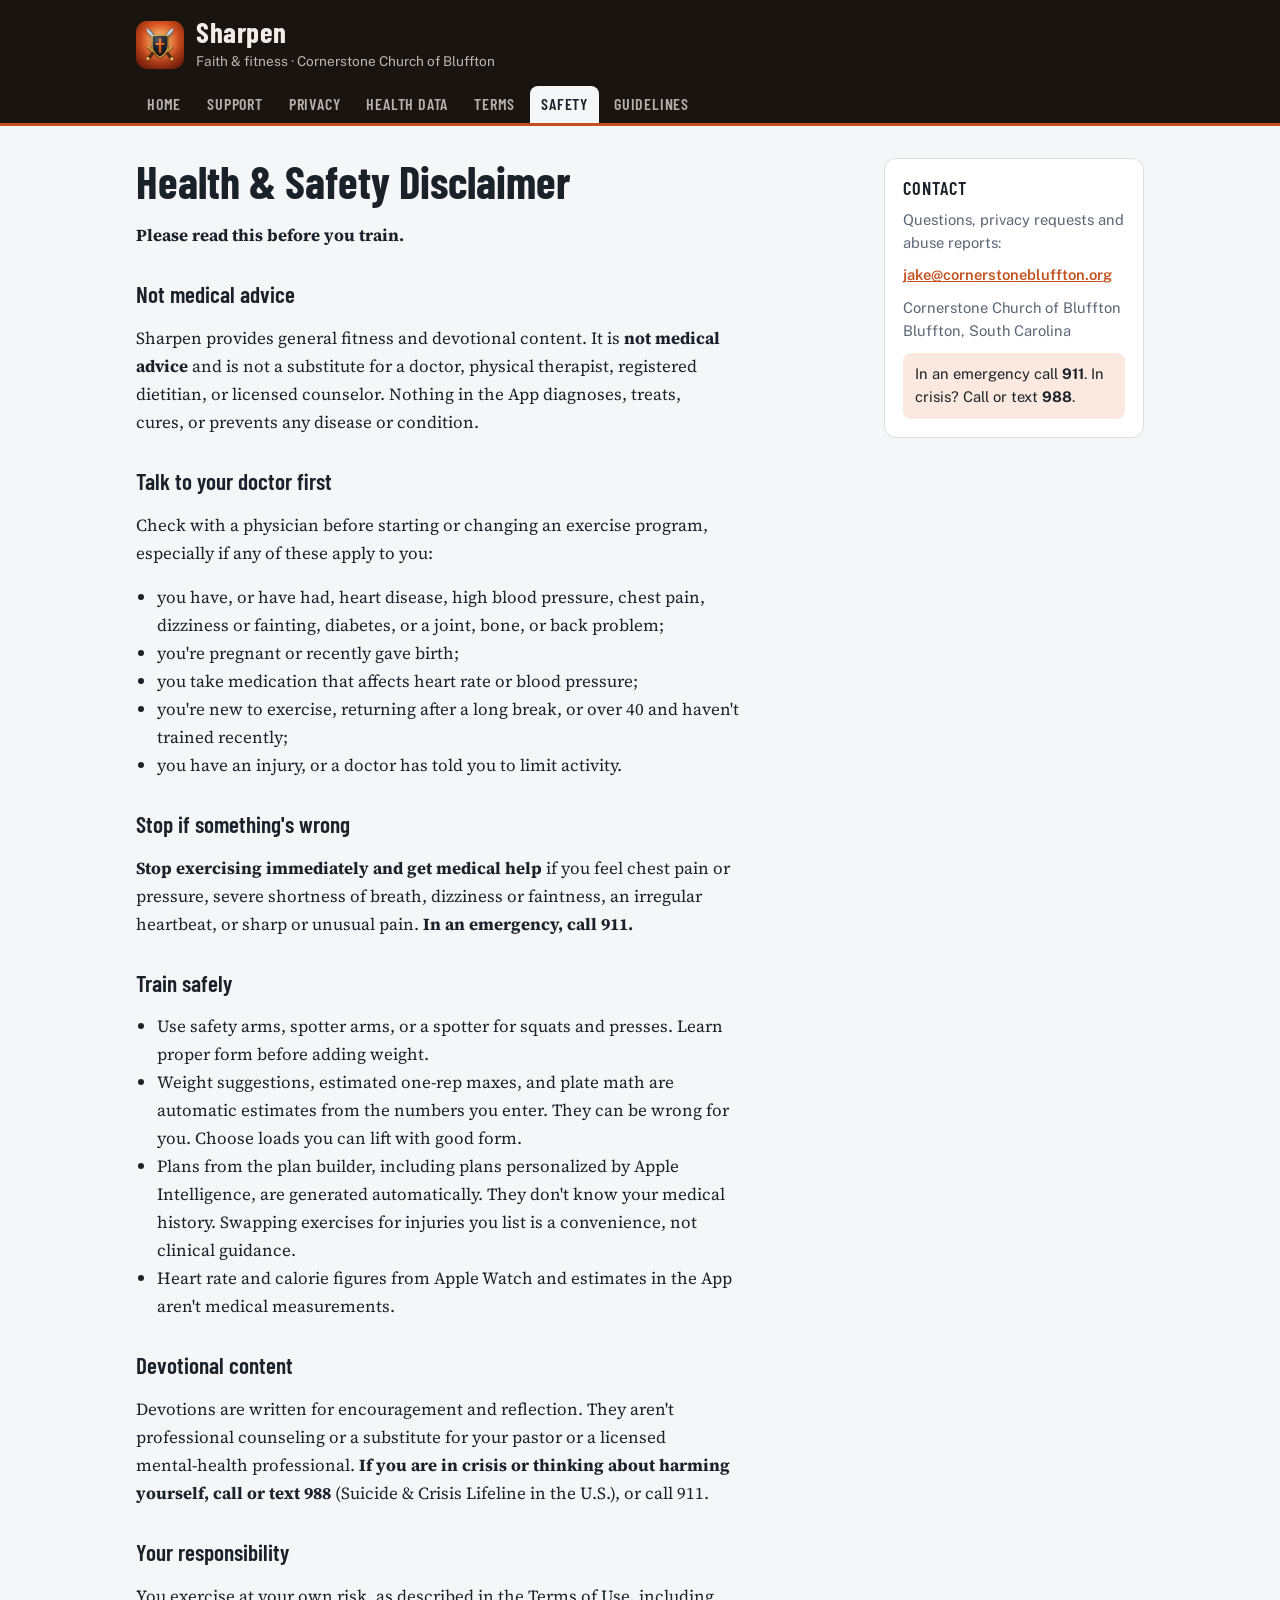
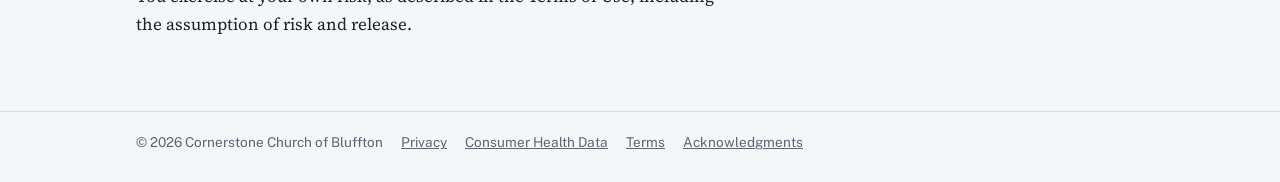
==== disclaimer/index.html @ adbfea36 "Sharpen website: home, support and legal pages Co-Authored-By: Claude Opus 5.5 <noreply@anthropic.co" ====
<!doctype html><html lang="en"><head><meta charset="utf-8"><meta name="viewport" content="width=device-width,initial-scale=1,viewport-fit=cover">
<title>Health & Safety · Sharpen</title><meta name="description" content="Sharpen Health & Safety"><link rel="icon" href="/favicon.png"><link rel="apple-touch-icon" href="/apple-touch-icon.png">
<link rel="preconnect" href="https://fonts.googleapis.com"><link rel="stylesheet" href="https://fonts.googleapis.com/css2?family=Barlow+Condensed:wght@600;700&family=Source+Serif+4:opsz,wght@8..60,400;8..60,600&family=Public+Sans:wght@400;600&display=swap"><link rel="stylesheet" href="/assets/site.css"></head><body>
<header><div class="wrap"><a class="brand" href="/"><img src="/assets/icon.png" alt=""><span><b>Sharpen</b><small>Faith &amp; fitness · Cornerstone Church of Bluffton</small></span></a><nav aria-label="Site"><a href="/">Home</a><a href="/support/">Support</a><a href="/privacy/">Privacy</a><a href="/health-data/">Health Data</a><a href="/terms/">Terms</a><a href="/disclaimer/" aria-current="page">Safety</a><a href="/community/">Guidelines</a></nav></div></header>
<main><div class="wrap"><article class="doc"><h1>Health &amp; Safety Disclaimer</h1>
<p><strong>Please read this before you train.</strong></p>
<h2>Not medical advice</h2>
<p>Sharpen provides general fitness and devotional content. It is <strong>not medical advice</strong> and is not a substitute for a doctor, physical therapist, registered dietitian, or licensed counselor. Nothing in the App diagnoses, treats, cures, or prevents any disease or condition.</p>
<h2>Talk to your doctor first</h2>
<p>Check with a physician before starting or changing an exercise program, especially if any of these apply to you:</p>
<ul>
<li>you have, or have had, heart disease, high blood pressure, chest pain, dizziness or fainting, diabetes, or a joint, bone, or back problem;</li>
<li>you're pregnant or recently gave birth;</li>
<li>you take medication that affects heart rate or blood pressure;</li>
<li>you're new to exercise, returning after a long break, or over 40 and haven't trained recently;</li>
<li>you have an injury, or a doctor has told you to limit activity.</li>
</ul>
<h2>Stop if something's wrong</h2>
<p><strong>Stop exercising immediately and get medical help</strong> if you feel chest pain or pressure, severe shortness of breath, dizziness or faintness, an irregular heartbeat, or sharp or unusual pain. <strong>In an emergency, call 911.</strong></p>
<h2>Train safely</h2>
<ul>
<li>Use safety arms, spotter arms, or a spotter for squats and presses. Learn proper form before adding weight.</li>
<li>Weight suggestions, estimated one-rep maxes, and plate math are automatic estimates from the numbers you enter. They can be wrong for you. Choose loads you can lift with good form.</li>
<li>Plans from the plan builder, including plans personalized by Apple Intelligence, are generated automatically. They don't know your medical history. Swapping exercises for injuries you list is a convenience, not clinical guidance.</li>
<li>Heart rate and calorie figures from Apple Watch and estimates in the App aren't medical measurements.</li>
</ul>
<h2>Devotional content</h2>
<p>Devotions are written for encouragement and reflection. They aren't professional counseling or a substitute for your pastor or a licensed mental-health professional. <strong>If you are in crisis or thinking about harming yourself, call or text 988</strong> (Suicide &amp; Crisis Lifeline in the U.S.), or call 911.</p>
<h2>Your responsibility</h2>
<p>You exercise at your own risk, as described in the Terms of Use, including the assumption of risk and release.</p></article><aside><div class="card"><h3>Contact</h3><p>Questions, privacy requests and abuse reports:</p>
<p class="addr"><a href="mailto:jake@cornerstonebluffton.org">jake@cornerstonebluffton.org</a></p>
<p>Cornerstone Church of Bluffton<br>Bluffton, South Carolina</p>
<p class="crisis">In an emergency call <strong>911</strong>. In crisis? Call or text <strong>988</strong>.</p></div></aside></div></main>
<footer><div class="wrap"><span>© 2026 Cornerstone Church of Bluffton</span><a href="/privacy/">Privacy</a><a href="/health-data/">Consumer Health Data</a><a href="/terms/">Terms</a><a href="/acknowledgments/">Acknowledgments</a></div></footer>
</body></html>
---- assets/site.css ----
:root{--bg:#f4f6f8;--surface:#fff;--fg:#1b2129;--muted:#5b6673;--line:#d9dee5;--steel:#1a1410;--steel-fg:#f3ede8;--ember:#c4501d;--ember-soft:#fbe9df;
--display:"Barlow Condensed","Arial Narrow",Arial,sans-serif;--body:"Source Serif 4",Georgia,serif;--ui:"Public Sans",system-ui,-apple-system,"Segoe UI",sans-serif}
@media (prefers-color-scheme:dark){:root{--bg:#12100e;--surface:#1c1916;--fg:#ece6e1;--muted:#a69b92;--line:#2e2924;--steel:#0b0908;--steel-fg:#ece6e1;--ember:#ee7a45;--ember-soft:#3a2219;color-scheme:dark}}
*{box-sizing:border-box}body{margin:0;background:var(--bg);color:var(--fg);font:16px/1.55 var(--ui)}
a{color:var(--ember)}.wrap{max-width:1040px;margin:0 auto;padding:0 max(16px,env(safe-area-inset-left))}
header{background:var(--steel);color:var(--steel-fg);border-bottom:3px solid var(--ember)}
header .wrap{padding-top:18px;display:grid;gap:14px}
.brand{display:flex;align-items:center;gap:12px;text-decoration:none;color:inherit}.brand img{width:48px;height:48px;border-radius:11px}
.brand b{font:700 1.8rem/1 var(--display);letter-spacing:.02em}.brand small{display:block;font-size:.85rem;opacity:.75}
nav{display:flex;flex-wrap:wrap;gap:4px}nav a{font:600 1rem var(--display);letter-spacing:.05em;text-transform:uppercase;color:var(--steel-fg);opacity:.72;text-decoration:none;padding:8px 11px 10px;border-radius:8px 8px 0 0}
nav a:hover{opacity:1}nav a[aria-current]{opacity:1;background:var(--bg);color:var(--fg)}
main .wrap{padding-top:32px;padding-bottom:56px;display:grid;grid-template-columns:minmax(0,1fr) 260px;gap:40px}
@media(max-width:820px){main .wrap{grid-template-columns:minmax(0,1fr)}aside{order:2}}
.doc h1{font:700 clamp(2rem,5vw,2.8rem)/1.05 var(--display);margin:0 0 8px}.doc h2{font:600 1.45rem var(--display);margin:30px 0 6px}
.doc p,.doc li{font-family:var(--body);font-size:1.06rem;line-height:1.65;max-width:66ch}.doc ul,.doc ol{padding-left:1.3em}
.card{background:var(--surface);border:1px solid var(--line);border-radius:12px;padding:18px;display:grid;gap:10px;position:sticky;top:16px}
.card h3{font:600 1.15rem var(--display);letter-spacing:.05em;text-transform:uppercase;margin:0}.card p{margin:0;font-size:.92rem;color:var(--muted)}
.card .addr{color:var(--fg);font-weight:600;word-break:break-all}.crisis{background:var(--ember-soft);border-radius:8px;padding:10px 12px;color:var(--fg)!important}
footer{border-top:1px solid var(--line);color:var(--muted);font-size:.85rem}footer .wrap{padding-top:20px;padding-bottom:28px;display:flex;flex-wrap:wrap;gap:6px 18px}footer a{color:var(--muted)}
.hero{display:grid;grid-template-columns:minmax(0,1.1fr) minmax(0,1fr);gap:40px;align-items:center;padding:48px 0 24px}
@media(max-width:820px){.hero{grid-template-columns:1fr}}
.hero h1{font:700 clamp(2.6rem,7vw,4.4rem)/.98 var(--display);margin:0 0 14px}.hero p{font:1.15rem/1.6 var(--body);max-width:52ch;color:var(--muted)}
.shots{display:flex;gap:14px;justify-content:center}.shots img{width:48%;max-width:260px;border-radius:22px;border:1px solid var(--line)}
.feat{display:grid;grid-template-columns:repeat(auto-fit,minmax(280px,1fr));gap:14px;padding:8px 0 40px}
.feat div{background:var(--surface);border:1px solid var(--line);border-radius:12px;padding:16px}.feat b{font:600 1.2rem var(--display);letter-spacing:.03em;display:block;margin-bottom:4px}
.feat p{margin:0;font-size:.95rem;color:var(--muted)}
.pill{display:inline-block;background:var(--ember);color:#fff;font-weight:600;border-radius:999px;padding:10px 18px;text-decoration:none;margin-top:6px}
.verse{font:italic 1.1rem var(--body);color:var(--muted);border-left:3px solid var(--ember);padding-left:14px;margin:18px 0}
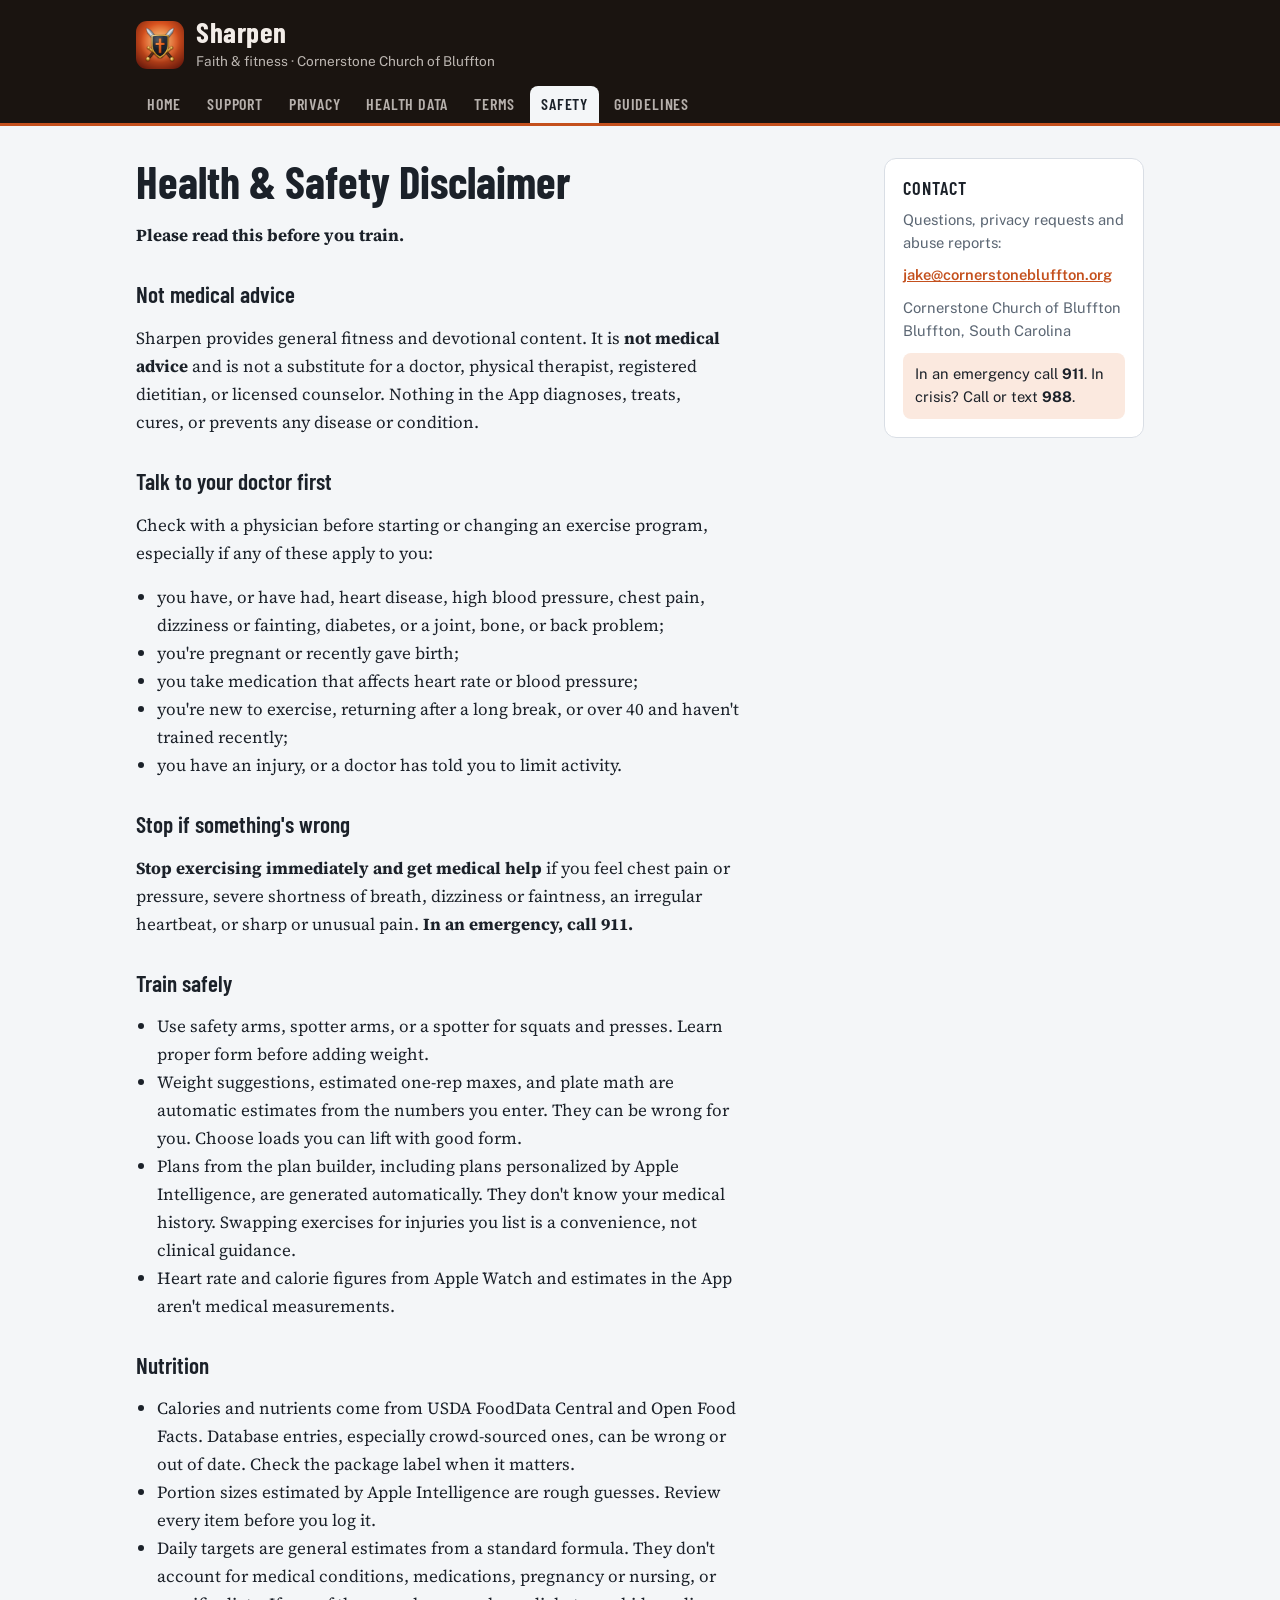
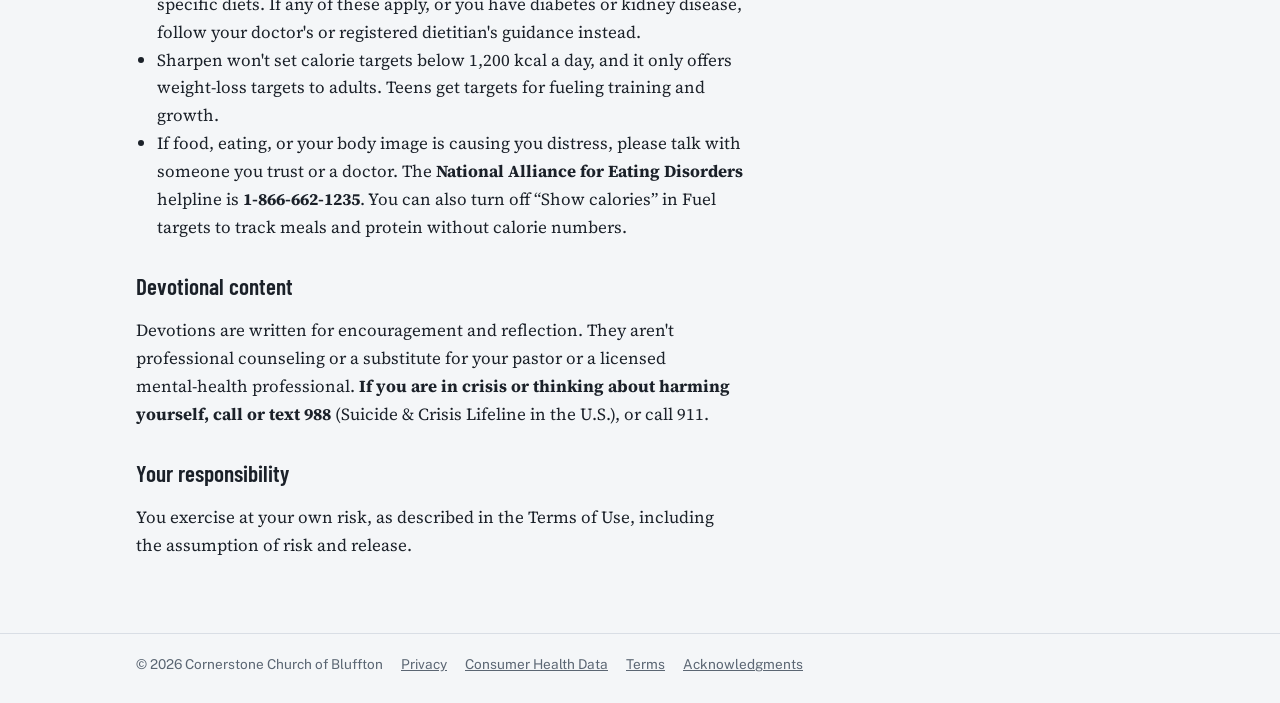
==== commit 7ae2951d: "Add files via upload" ====
--- a/disclaimer/index.html
+++ b/disclaimer/index.html
@@ -24,10 +24,19 @@
 <li>Plans from the plan builder, including plans personalized by Apple Intelligence, are generated automatically. They don't know your medical history. Swapping exercises for injuries you list is a convenience, not clinical guidance.</li>
 <li>Heart rate and calorie figures from Apple Watch and estimates in the App aren't medical measurements.</li>
 </ul>
+<h2>Nutrition</h2>
+<ul>
+<li>Calories and nutrients come from USDA FoodData Central and Open Food Facts. Database entries, especially crowd-sourced ones, can be wrong or out of date. Check the package label when it matters.</li>
+<li>Portion sizes estimated by Apple Intelligence are rough guesses. Review every item before you log it.</li>
+<li>Daily targets are general estimates from a standard formula. They don't account for medical conditions, medications, pregnancy or nursing, or specific diets. If any of these apply, or you have diabetes or kidney disease, follow your doctor's or registered dietitian's guidance instead.</li>
+<li>Sharpen won't set calorie targets below 1,200 kcal a day, and it only offers weight-loss targets to adults. Teens get targets for fueling training and growth.</li>
+<li>If food, eating, or your body image is causing you distress, please talk with someone you trust or a doctor. The <strong>National Alliance for Eating Disorders</strong> helpline is <strong>1-866-662-1235</strong>. You can also turn off “Show calories” in Fuel targets to track meals and protein without calorie numbers.</li>
+</ul>
 <h2>Devotional content</h2>
 <p>Devotions are written for encouragement and reflection. They aren't professional counseling or a substitute for your pastor or a licensed mental-health professional. <strong>If you are in crisis or thinking about harming yourself, call or text 988</strong> (Suicide &amp; Crisis Lifeline in the U.S.), or call 911.</p>
 <h2>Your responsibility</h2>
-<p>You exercise at your own risk, as described in the Terms of Use, including the assumption of risk and release.</p></article><aside><div class="card"><h3>Contact</h3><p>Questions, privacy requests and abuse reports:</p>
+<p>You exercise at your own risk, as described in the Terms of Use, including the assumption of risk and release.</p>
+</article><aside><div class="card"><h3>Contact</h3><p>Questions, privacy requests and abuse reports:</p>
 <p class="addr"><a href="mailto:jake@cornerstonebluffton.org">jake@cornerstonebluffton.org</a></p>
 <p>Cornerstone Church of Bluffton<br>Bluffton, South Carolina</p>
 <p class="crisis">In an emergency call <strong>911</strong>. In crisis? Call or text <strong>988</strong>.</p></div></aside></div></main>
